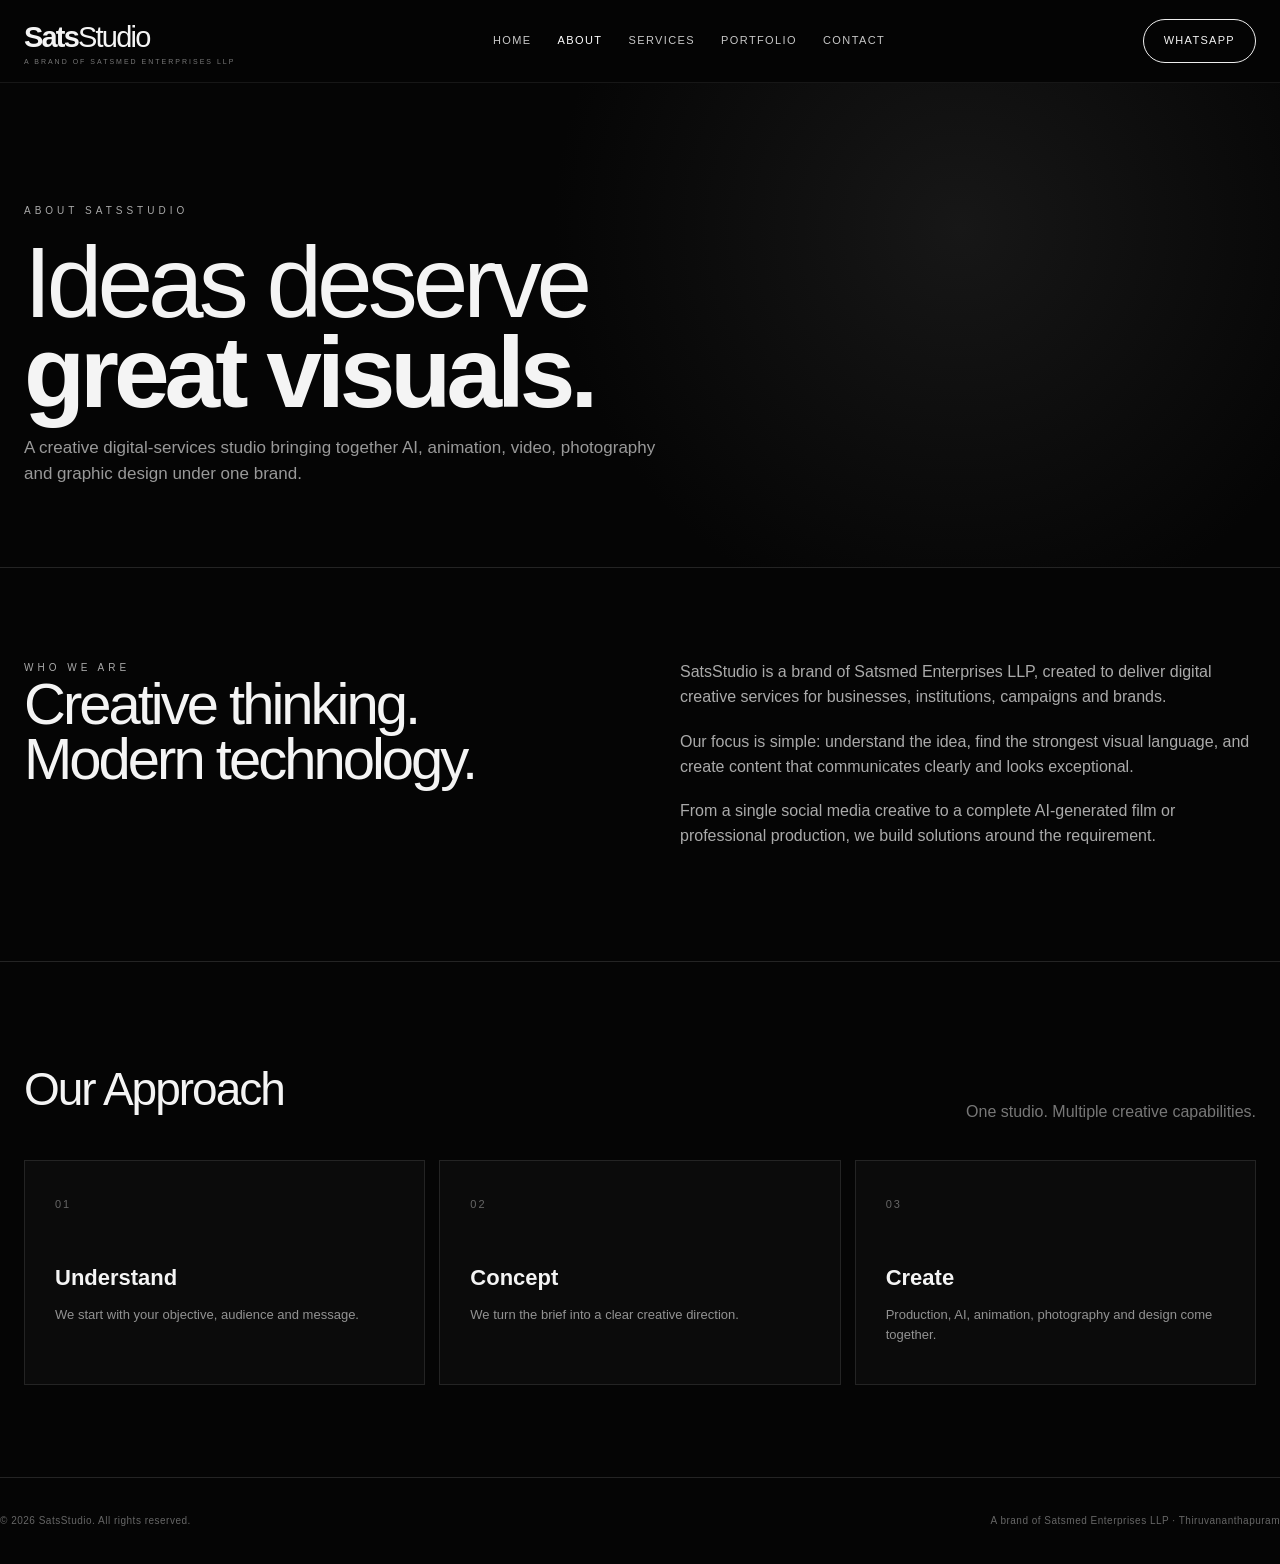
==== about.html @ 38c74ab9 "Add files via upload" ====
<!doctype html><html lang="en"><head><meta charset="utf-8"><meta name="viewport" content="width=device-width,initial-scale=1"><meta name="description" content="SatsStudio — AI, animation, video production, photography and graphic design."><title>About | SatsStudio</title><link rel="stylesheet" href="style.css"></head><body>
<header class="top"><div class="wrap nav"><a href="index.html"><div class="brand">Sats<span>Studio</span></div><div class="sub">A BRAND OF SATSMED ENTERPRISES LLP</div></a><nav class="navlinks"><a href="index.html">HOME</a><a class="active" href="about.html">ABOUT</a><a class="" href="services.html">SERVICES</a><a class="" href="portfolio.html">PORTFOLIO</a><a class="" href="contact.html">CONTACT</a></nav><a class="btn" target="_blank" rel="noopener" href="https://wa.me/919995044687">WHATSAPP</a></div></header>
<main><section class="pagehero"><div class="wrap"><div class="kicker">About SatsStudio</div><h1>Ideas deserve<br><b>great visuals.</b></h1><p>A creative digital-services studio bringing together AI, animation, video, photography and graphic design under one brand.</p></div></section>
<section><div class="wrap split"><div><div class="kicker">Who We Are</div><h2>Creative thinking. Modern technology.</h2></div><div><p>SatsStudio is a brand of Satsmed Enterprises LLP, created to deliver digital creative services for businesses, institutions, campaigns and brands.</p><p>Our focus is simple: understand the idea, find the strongest visual language, and create content that communicates clearly and looks exceptional.</p><p>From a single social media creative to a complete AI-generated film or professional production, we build solutions around the requirement.</p></div></div></section>
<section><div class="wrap"><div class="head"><h2>Our Approach</h2><p>One studio. Multiple creative capabilities.</p></div><div class="grid6"><div class="card"><span class="num">01</span><h3>Understand</h3><p>We start with your objective, audience and message.</p></div><div class="card"><span class="num">02</span><h3>Concept</h3><p>We turn the brief into a clear creative direction.</p></div><div class="card"><span class="num">03</span><h3>Create</h3><p>Production, AI, animation, photography and design come together.</p></div></div></div></section></main>
<footer><div>© 2026 SatsStudio. All rights reserved.</div><div>A brand of Satsmed Enterprises LLP · Thiruvananthapuram</div></footer></body></html>
---- style.css ----
:root{--bg:#050505;--surface:#0b0b0b;--surface2:#111;--line:#242424;--text:#f4f4f4;--muted:#999;--max:1240px}
*{box-sizing:border-box;margin:0;padding:0}html{scroll-behavior:smooth}body{background:var(--bg);color:var(--text);font-family:Arial,Helvetica,sans-serif;line-height:1.55}a{color:inherit;text-decoration:none}
.wrap{width:min(var(--max),calc(100% - 48px));margin:auto}.top{border-bottom:1px solid #171717;position:sticky;top:0;z-index:50;background:rgba(5,5,5,.92);backdrop-filter:blur(15px)}
.nav{height:82px;display:flex;align-items:center;justify-content:space-between}.brand{font-size:29px;letter-spacing:-1.8px;font-weight:700}.brand span{font-weight:300}.sub{font-size:7px;letter-spacing:2px;color:#777;margin-top:-3px}.navlinks{display:flex;gap:26px;font-size:11px;letter-spacing:1.4px}.navlinks a{color:#c8c8c8}.navlinks a:hover,.navlinks .active{color:#fff}.btn{display:inline-flex;align-items:center;justify-content:center;border:1px solid #eee;padding:12px 20px;border-radius:999px;font-size:11px;letter-spacing:1.3px;transition:.25s}.btn:hover{background:#fff;color:#000}.btn.fill{background:#fff;color:#000}.btn.fill:hover{background:#ddd}
.hero{min-height:690px;display:grid;align-items:center;position:relative;overflow:hidden;border-bottom:1px solid var(--line)}.hero:after{content:"";position:absolute;inset:0;background:radial-gradient(circle at 72% 45%,#222 0,#090909 35%,#050505 68%);z-index:-1}.eyebrow,.kicker{text-transform:uppercase;letter-spacing:4px;color:#aaa;font-size:10px}.hero h1{font-size:clamp(58px,8vw,110px);line-height:.9;letter-spacing:-5px;font-weight:300;margin:25px 0}.hero h1 b{font-weight:700}.hero p{max-width:650px;color:#aaa;font-size:18px;margin-bottom:30px}.hero-actions{display:flex;gap:12px;flex-wrap:wrap}.hero-art{position:absolute;right:-5%;top:8%;width:52%;height:85%;border-left:1px solid #222;opacity:.8;background:linear-gradient(135deg,transparent 0 35%,#111 36% 60%,transparent 61%),repeating-linear-gradient(125deg,transparent 0 48px,#191919 49px 50px);clip-path:polygon(22% 0,100% 0,100% 100%,0 100%);z-index:-1}
section{padding:92px 0;border-bottom:1px solid var(--line)}.head{display:flex;justify-content:space-between;gap:20px;align-items:end;margin-bottom:35px}.head h2{font-size:46px;letter-spacing:-2px;font-weight:300}.head p{color:#777;max-width:430px;text-align:right}
.grid6{display:grid;grid-template-columns:repeat(3,1fr);gap:14px}.card{background:var(--surface);border:1px solid var(--line);padding:30px;min-height:225px;transition:.25s}.card:hover{transform:translateY(-5px);border-color:#555}.num{font-size:11px;color:#666;letter-spacing:2px}.card h3{font-size:22px;margin:45px 0 10px}.card p{font-size:13px;color:#929292}.card .more{display:block;margin-top:22px;font-size:11px;letter-spacing:1px}
.visualgrid{display:grid;grid-template-columns:repeat(3,1fr);gap:14px}.tile{aspect-ratio:16/10;background:linear-gradient(135deg,#222,#080808);border:1px solid #292929;display:flex;align-items:end;padding:18px;font-size:11px;letter-spacing:2px;text-transform:uppercase;position:relative;overflow:hidden}.tile:before{content:"";position:absolute;inset:0;background:linear-gradient(125deg,transparent 35%,rgba(255,255,255,.07),transparent 65%)}.tile span{position:relative}
.split{display:grid;grid-template-columns:1fr 1fr;gap:80px;align-items:start}.split h2{font-size:58px;line-height:.95;font-weight:300;letter-spacing:-3px}.split p{color:#aaa;margin:0 0 20px}.stats{display:flex;gap:45px;margin-top:35px}.stats strong{font-size:35px;display:block}.stats span{font-size:10px;color:#777;text-transform:uppercase;letter-spacing:1px}
.pagehero{padding:120px 0 80px;border-bottom:1px solid var(--line);background:radial-gradient(circle at 75% 30%,#171717,transparent 40%)}.pagehero h1{font-size:clamp(55px,8vw,100px);font-weight:300;letter-spacing:-5px;line-height:.9;margin:18px 0}.pagehero p{max-width:650px;color:#999;font-size:17px}
.service-detail{display:grid;grid-template-columns:180px 1fr;gap:45px;padding:65px 0;border-bottom:1px solid var(--line)}.service-detail .index{font-size:12px;color:#666;letter-spacing:2px}.service-detail h2{font-size:42px;font-weight:300;letter-spacing:-2px;margin-bottom:15px}.service-detail p{color:#aaa;max-width:780px}.tags{display:flex;gap:8px;flex-wrap:wrap;margin-top:25px}.tag{border:1px solid #2c2c2c;padding:7px 12px;border-radius:20px;font-size:10px;color:#aaa}
.contactbox{display:grid;grid-template-columns:1fr 1fr;gap:14px}.contactcard{background:#0b0b0b;border:1px solid #252525;padding:30px}.contactcard small{color:#666;text-transform:uppercase;letter-spacing:2px}.contactcard a,.contactcard address{display:block;margin-top:12px;font-size:20px;font-style:normal}.contactcard p{color:#999;margin-top:8px;font-size:13px}
footer{padding:35px 0;color:#666;font-size:10px;display:flex;justify-content:space-between;letter-spacing:.5px}
@media(max-width:850px){.navlinks{display:none}.hero{min-height:620px}.hero-art{width:70%;opacity:.45}.grid6,.visualgrid{grid-template-columns:1fr 1fr}.split{grid-template-columns:1fr;gap:35px}.service-detail{grid-template-columns:1fr;gap:15px}.contactbox{grid-template-columns:1fr}.head{display:block}.head p{text-align:left;margin-top:12px}.head h2{font-size:40px}}
@media(max-width:560px){.wrap{width:min(var(--max),calc(100% - 34px))}.nav{height:72px}.brand{font-size:25px}.nav .btn{padding:10px 13px;font-size:9px}.hero{min-height:650px}.hero h1{font-size:58px;letter-spacing:-3px}.hero p{font-size:15px}.grid6,.visualgrid{grid-template-columns:1fr}.split h2{font-size:46px}.pagehero{padding:90px 0 60px}.pagehero h1{font-size:58px}.service-detail h2{font-size:34px}footer{display:block}footer div+div{margin-top:10px}}
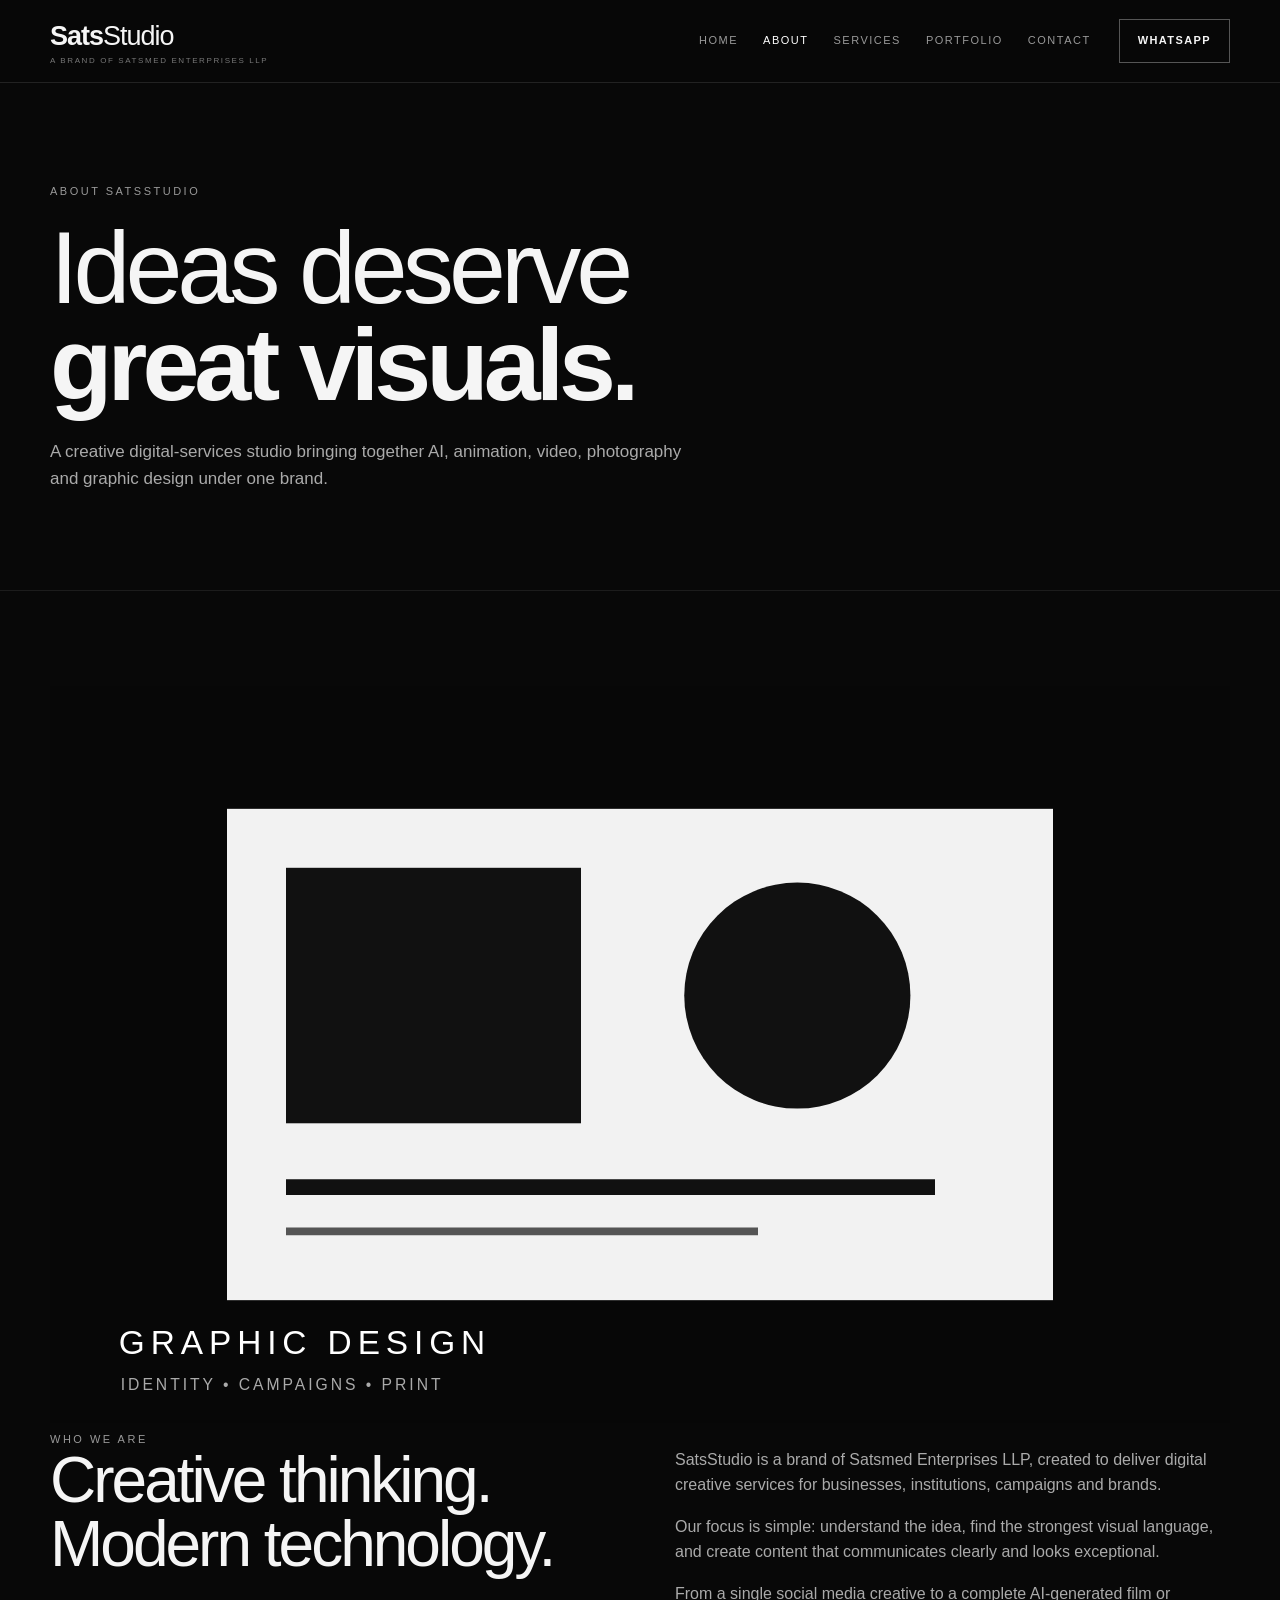
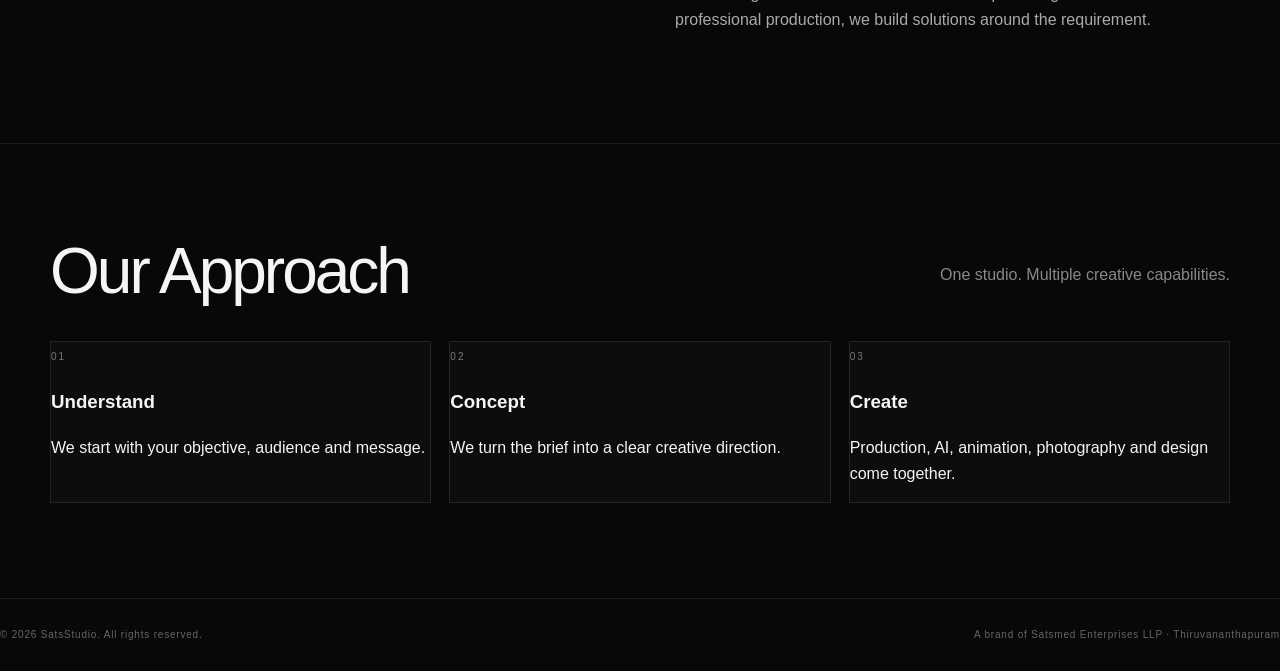
==== commit dde454ae: "Add files via upload" ====
--- a/about.html
+++ b/about.html
@@ -1,6 +1,6 @@
 <!doctype html><html lang="en"><head><meta charset="utf-8"><meta name="viewport" content="width=device-width,initial-scale=1"><meta name="description" content="SatsStudio — AI, animation, video production, photography and graphic design."><title>About | SatsStudio</title><link rel="stylesheet" href="style.css"></head><body>
 <header class="top"><div class="wrap nav"><a href="index.html"><div class="brand">Sats<span>Studio</span></div><div class="sub">A BRAND OF SATSMED ENTERPRISES LLP</div></a><nav class="navlinks"><a href="index.html">HOME</a><a class="active" href="about.html">ABOUT</a><a class="" href="services.html">SERVICES</a><a class="" href="portfolio.html">PORTFOLIO</a><a class="" href="contact.html">CONTACT</a></nav><a class="btn" target="_blank" rel="noopener" href="https://wa.me/919995044687">WHATSAPP</a></div></header>
 <main><section class="pagehero"><div class="wrap"><div class="kicker">About SatsStudio</div><h1>Ideas deserve<br><b>great visuals.</b></h1><p>A creative digital-services studio bringing together AI, animation, video, photography and graphic design under one brand.</p></div></section>
-<section><div class="wrap split"><div><div class="kicker">Who We Are</div><h2>Creative thinking. Modern technology.</h2></div><div><p>SatsStudio is a brand of Satsmed Enterprises LLP, created to deliver digital creative services for businesses, institutions, campaigns and brands.</p><p>Our focus is simple: understand the idea, find the strongest visual language, and create content that communicates clearly and looks exceptional.</p><p>From a single social media creative to a complete AI-generated film or professional production, we build solutions around the requirement.</p></div></div></section>
+<section><div class="wrap about-with-visual"><div class="about-visual"><img src="design.svg" alt="SatsStudio creative design visual"></div><div class="split"><div><div class="kicker">Who We Are</div><h2>Creative thinking. Modern technology.</h2></div><div><p>SatsStudio is a brand of Satsmed Enterprises LLP, created to deliver digital creative services for businesses, institutions, campaigns and brands.</p><p>Our focus is simple: understand the idea, find the strongest visual language, and create content that communicates clearly and looks exceptional.</p><p>From a single social media creative to a complete AI-generated film or professional production, we build solutions around the requirement.</p></div></div></div></section>
 <section><div class="wrap"><div class="head"><h2>Our Approach</h2><p>One studio. Multiple creative capabilities.</p></div><div class="grid6"><div class="card"><span class="num">01</span><h3>Understand</h3><p>We start with your objective, audience and message.</p></div><div class="card"><span class="num">02</span><h3>Concept</h3><p>We turn the brief into a clear creative direction.</p></div><div class="card"><span class="num">03</span><h3>Create</h3><p>Production, AI, animation, photography and design come together.</p></div></div></div></section></main>
 <footer><div>© 2026 SatsStudio. All rights reserved.</div><div>A brand of Satsmed Enterprises LLP · Thiruvananthapuram</div></footer></body></html>
--- a/style.css
+++ b/style.css
@@ -1,16 +1 @@
-
-:root{--bg:#050505;--surface:#0b0b0b;--surface2:#111;--line:#242424;--text:#f4f4f4;--muted:#999;--max:1240px}
-*{box-sizing:border-box;margin:0;padding:0}html{scroll-behavior:smooth}body{background:var(--bg);color:var(--text);font-family:Arial,Helvetica,sans-serif;line-height:1.55}a{color:inherit;text-decoration:none}
-.wrap{width:min(var(--max),calc(100% - 48px));margin:auto}.top{border-bottom:1px solid #171717;position:sticky;top:0;z-index:50;background:rgba(5,5,5,.92);backdrop-filter:blur(15px)}
-.nav{height:82px;display:flex;align-items:center;justify-content:space-between}.brand{font-size:29px;letter-spacing:-1.8px;font-weight:700}.brand span{font-weight:300}.sub{font-size:7px;letter-spacing:2px;color:#777;margin-top:-3px}.navlinks{display:flex;gap:26px;font-size:11px;letter-spacing:1.4px}.navlinks a{color:#c8c8c8}.navlinks a:hover,.navlinks .active{color:#fff}.btn{display:inline-flex;align-items:center;justify-content:center;border:1px solid #eee;padding:12px 20px;border-radius:999px;font-size:11px;letter-spacing:1.3px;transition:.25s}.btn:hover{background:#fff;color:#000}.btn.fill{background:#fff;color:#000}.btn.fill:hover{background:#ddd}
-.hero{min-height:690px;display:grid;align-items:center;position:relative;overflow:hidden;border-bottom:1px solid var(--line)}.hero:after{content:"";position:absolute;inset:0;background:radial-gradient(circle at 72% 45%,#222 0,#090909 35%,#050505 68%);z-index:-1}.eyebrow,.kicker{text-transform:uppercase;letter-spacing:4px;color:#aaa;font-size:10px}.hero h1{font-size:clamp(58px,8vw,110px);line-height:.9;letter-spacing:-5px;font-weight:300;margin:25px 0}.hero h1 b{font-weight:700}.hero p{max-width:650px;color:#aaa;font-size:18px;margin-bottom:30px}.hero-actions{display:flex;gap:12px;flex-wrap:wrap}.hero-art{position:absolute;right:-5%;top:8%;width:52%;height:85%;border-left:1px solid #222;opacity:.8;background:linear-gradient(135deg,transparent 0 35%,#111 36% 60%,transparent 61%),repeating-linear-gradient(125deg,transparent 0 48px,#191919 49px 50px);clip-path:polygon(22% 0,100% 0,100% 100%,0 100%);z-index:-1}
-section{padding:92px 0;border-bottom:1px solid var(--line)}.head{display:flex;justify-content:space-between;gap:20px;align-items:end;margin-bottom:35px}.head h2{font-size:46px;letter-spacing:-2px;font-weight:300}.head p{color:#777;max-width:430px;text-align:right}
-.grid6{display:grid;grid-template-columns:repeat(3,1fr);gap:14px}.card{background:var(--surface);border:1px solid var(--line);padding:30px;min-height:225px;transition:.25s}.card:hover{transform:translateY(-5px);border-color:#555}.num{font-size:11px;color:#666;letter-spacing:2px}.card h3{font-size:22px;margin:45px 0 10px}.card p{font-size:13px;color:#929292}.card .more{display:block;margin-top:22px;font-size:11px;letter-spacing:1px}
-.visualgrid{display:grid;grid-template-columns:repeat(3,1fr);gap:14px}.tile{aspect-ratio:16/10;background:linear-gradient(135deg,#222,#080808);border:1px solid #292929;display:flex;align-items:end;padding:18px;font-size:11px;letter-spacing:2px;text-transform:uppercase;position:relative;overflow:hidden}.tile:before{content:"";position:absolute;inset:0;background:linear-gradient(125deg,transparent 35%,rgba(255,255,255,.07),transparent 65%)}.tile span{position:relative}
-.split{display:grid;grid-template-columns:1fr 1fr;gap:80px;align-items:start}.split h2{font-size:58px;line-height:.95;font-weight:300;letter-spacing:-3px}.split p{color:#aaa;margin:0 0 20px}.stats{display:flex;gap:45px;margin-top:35px}.stats strong{font-size:35px;display:block}.stats span{font-size:10px;color:#777;text-transform:uppercase;letter-spacing:1px}
-.pagehero{padding:120px 0 80px;border-bottom:1px solid var(--line);background:radial-gradient(circle at 75% 30%,#171717,transparent 40%)}.pagehero h1{font-size:clamp(55px,8vw,100px);font-weight:300;letter-spacing:-5px;line-height:.9;margin:18px 0}.pagehero p{max-width:650px;color:#999;font-size:17px}
-.service-detail{display:grid;grid-template-columns:180px 1fr;gap:45px;padding:65px 0;border-bottom:1px solid var(--line)}.service-detail .index{font-size:12px;color:#666;letter-spacing:2px}.service-detail h2{font-size:42px;font-weight:300;letter-spacing:-2px;margin-bottom:15px}.service-detail p{color:#aaa;max-width:780px}.tags{display:flex;gap:8px;flex-wrap:wrap;margin-top:25px}.tag{border:1px solid #2c2c2c;padding:7px 12px;border-radius:20px;font-size:10px;color:#aaa}
-.contactbox{display:grid;grid-template-columns:1fr 1fr;gap:14px}.contactcard{background:#0b0b0b;border:1px solid #252525;padding:30px}.contactcard small{color:#666;text-transform:uppercase;letter-spacing:2px}.contactcard a,.contactcard address{display:block;margin-top:12px;font-size:20px;font-style:normal}.contactcard p{color:#999;margin-top:8px;font-size:13px}
-footer{padding:35px 0;color:#666;font-size:10px;display:flex;justify-content:space-between;letter-spacing:.5px}
-@media(max-width:850px){.navlinks{display:none}.hero{min-height:620px}.hero-art{width:70%;opacity:.45}.grid6,.visualgrid{grid-template-columns:1fr 1fr}.split{grid-template-columns:1fr;gap:35px}.service-detail{grid-template-columns:1fr;gap:15px}.contactbox{grid-template-columns:1fr}.head{display:block}.head p{text-align:left;margin-top:12px}.head h2{font-size:40px}}
-@media(max-width:560px){.wrap{width:min(var(--max),calc(100% - 34px))}.nav{height:72px}.brand{font-size:25px}.nav .btn{padding:10px 13px;font-size:9px}.hero{min-height:650px}.hero h1{font-size:58px;letter-spacing:-3px}.hero p{font-size:15px}.grid6,.visualgrid{grid-template-columns:1fr}.split h2{font-size:46px}.pagehero{padding:90px 0 60px}.pagehero h1{font-size:58px}.service-detail h2{font-size:34px}footer{display:block}footer div+div{margin-top:10px}}
+*{box-sizing:border-box}html{scroll-behavior:smooth}body{margin:0;background:#080808;color:#f5f5f5;font-family:Arial,Helvetica,sans-serif;line-height:1.6}a{color:inherit;text-decoration:none}.wrap{width:min(1180px,calc(100% - 48px));margin:auto}.top{position:sticky;top:0;z-index:20;background:rgba(8,8,8,.92);backdrop-filter:blur(14px);border-bottom:1px solid #222}.nav{min-height:82px;display:flex;align-items:center;gap:28px}.brand{font-size:27px;font-weight:800;letter-spacing:-1px}.brand span{font-weight:300}.sub{font-size:8px;letter-spacing:1.6px;color:#777;margin-top:-3px}.nav> a:first-child{margin-right:auto}.navlinks{display:flex;gap:25px;font-size:11px;letter-spacing:1.5px}.navlinks a{color:#999}.navlinks a:hover,.navlinks .active{color:#fff}.btn{display:inline-flex;align-items:center;justify-content:center;border:1px solid #555;padding:12px 18px;font-size:11px;letter-spacing:1.4px;font-weight:700;min-height:44px}.btn:hover{background:#fff;color:#080808}.btn.fill{background:#fff;color:#080808;border-color:#fff}.hero{padding:100px 0 110px;border-bottom:1px solid #1c1c1c}.hero-with-visual{display:grid;grid-template-columns:1.05fr .95fr;gap:50px;align-items:center}.eyebrow,.kicker{font-size:11px;letter-spacing:2.5px;text-transform:uppercase;color:#999}.hero h1,.pagehero h1{font-size:clamp(55px,8vw,105px);line-height:.95;letter-spacing:-5px;font-weight:300;margin:18px 0 25px}.hero h1 b,.pagehero h1 b{font-weight:800}.hero p,.pagehero p{max-width:650px;color:#aaa;font-size:17px}.hero-actions{display:flex;gap:12px;margin-top:30px;flex-wrap:wrap}.hero-visual,.service-visual,.work-visual{overflow:hidden;background:#111;border:1px solid #252525}.hero-visual{aspect-ratio:4/3}.hero-visual img,.service-visual img,.work-visual img{width:100%;height:100%;display:block;object-fit:cover}.hero-visual img,.service-visual img,.work-visual img{filter:grayscale(1)}section{padding:95px 0;border-bottom:1px solid #1c1c1c}.head{display:flex;justify-content:space-between;align-items:end;gap:30px;margin-bottom:38px}.head h2,.split h2,.contact-grid h2{font-size:clamp(38px,5vw,64px);line-height:1;letter-spacing:-3px;font-weight:300;margin:0}.head p{color:#888;max-width:400px}.grid6{display:grid;grid-template-columns:repeat(3,1fr);gap:18px}.card{border:1px solid #242424;background:#0d0d0d}.service-visual{aspect-ratio:16/10;border:0;border-bottom:1px solid #242424}.service-copy{padding:22px}.num,.index{color:#777;font-size:10px;letter-spacing:2px}.service-copy h3{font-size:24px;margin:8px 0}.service-copy p{color:#999}.more{font-size:10px;letter-spacing:1.5px}.visualgrid{display:grid;grid-template-columns:repeat(3,1fr);gap:18px}.work-card{border:1px solid #242424;background:#0d0d0d}.work-visual{aspect-ratio:16/10;border:0}.work-copy{padding:16px;font-size:12px;letter-spacing:1px}.split{display:grid;grid-template-columns:1fr 1fr;gap:70px}.split p{color:#aaa}.stats{display:flex;gap:45px;margin-top:40px}.stats strong{display:block;font-size:34px}.stats span{color:#777;font-size:11px;letter-spacing:1px}.pagehero{padding:100px 0 80px}.service-detail{display:grid;grid-template-columns:320px 1fr;gap:50px;align-items:center;padding:60px 0;border-bottom:1px solid #222}.service-detail:last-child{border-bottom:0}.service-detail .service-visual{aspect-ratio:16/10}.service-detail h2{font-size:clamp(34px,5vw,60px);line-height:1;margin:10px 0 18px;letter-spacing:-2px;font-weight:300}.service-detail p{color:#aaa;max-width:720px}.tags{display:flex;gap:8px;flex-wrap:wrap}.tag{border:1px solid #333;padding:7px 10px;font-size:9px;letter-spacing:1px;color:#aaa}.contact-grid{display:grid;grid-template-columns:1fr 1fr;gap:70px;align-items:start}.contact-grid h2{margin:12px 0 22px}.contact-grid>div>p{color:#aaa;max-width:600px}.contact-links{margin-top:35px}.contact-item{display:block;border-top:1px solid #292929;padding:18px 0}.contact-item:last-child{border-bottom:1px solid #292929}.contact-item span{display:block;color:#777;font-size:9px;letter-spacing:2px}.contact-item strong{font-size:20px;font-weight:400}.contact-card{border:1px solid #292929;padding:35px;background:#0d0d0d}.contact-card h3{font-size:38px;font-weight:300;margin:8px 0}.contact-card p{color:#aaa}.contact-card .btn{margin-top:15px}footer{padding:28px 0;color:#666;font-size:10px;letter-spacing:.8px;display:flex;justify-content:space-between;gap:20px}.tile{display:block}@media(max-width:900px){.navlinks{display:none}.hero-with-visual,.split,.contact-grid{grid-template-columns:1fr}.grid6,.visualgrid{grid-template-columns:repeat(2,1fr)}.service-detail{grid-template-columns:1fr}.hero{padding:70px 0}.hero h1,.pagehero h1{letter-spacing:-3px}}@media(max-width:600px){.wrap{width:min(100% - 30px,1180px)}.nav{min-height:72px}.nav>.btn{display:none}.grid6,.visualgrid{grid-template-columns:1fr}.hero h1,.pagehero h1{font-size:54px}.hero-visual{margin-top:15px}.head{display:block}.head p{margin-top:15px}.stats{gap:25px}.stats strong{font-size:27px}section{padding:70px 0}footer{display:block}.contact-grid{gap:40px}}
